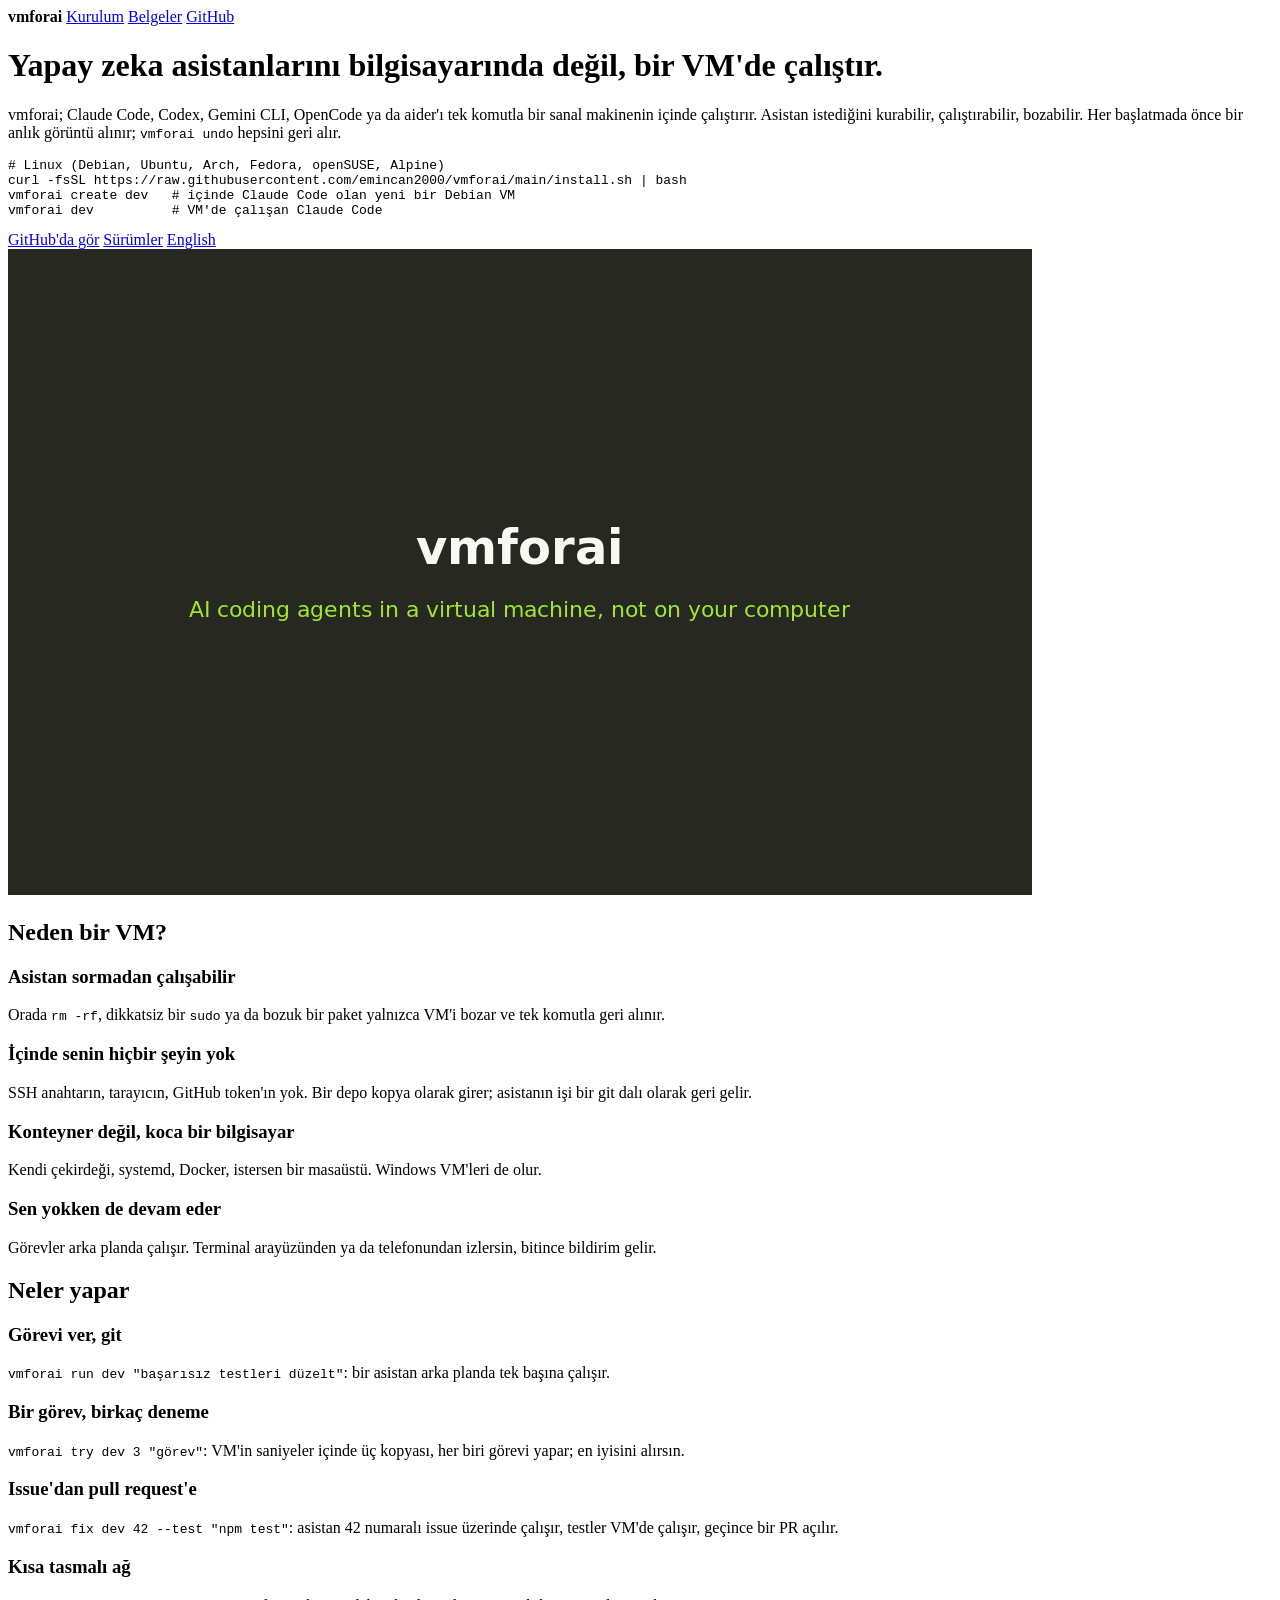
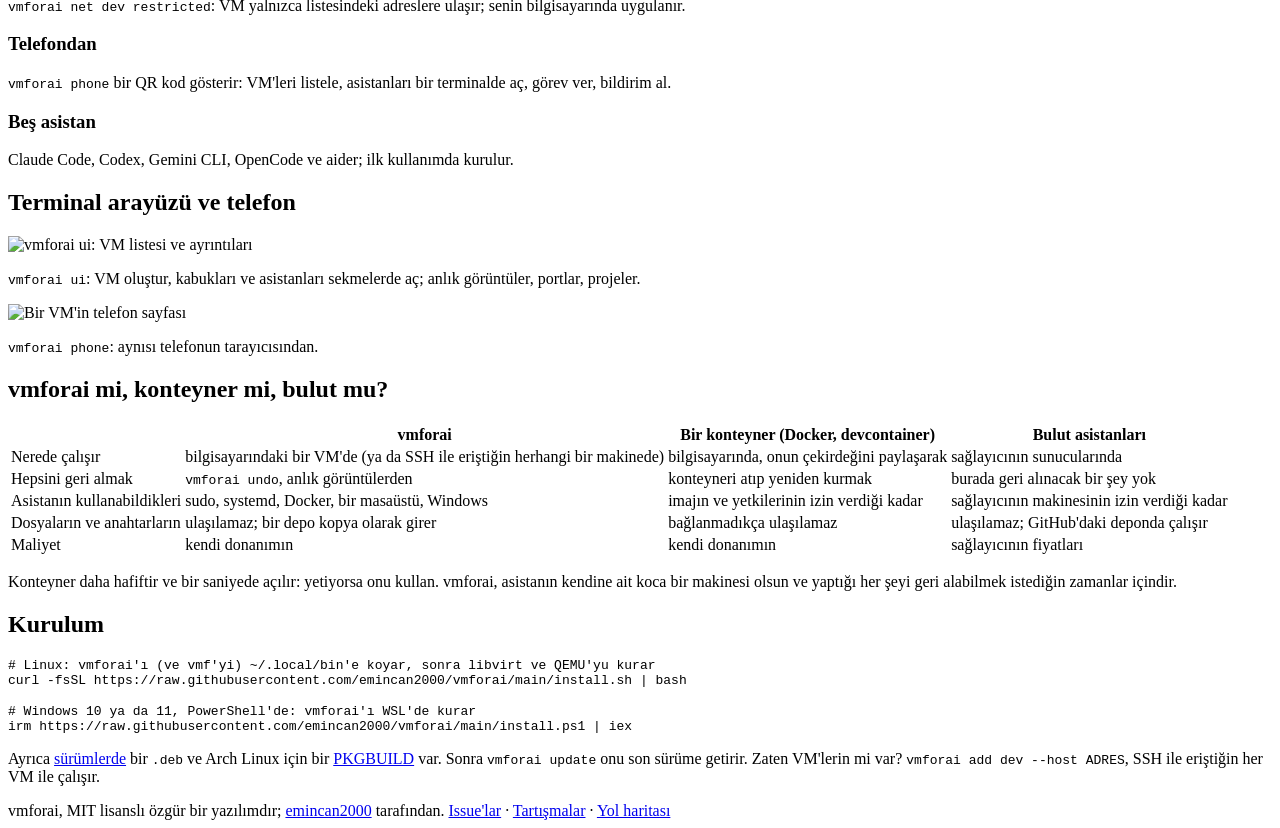
==== docs/tr/index.html @ 39bac490 "Demo GIF: a VM's desktop in the browser, clicked with the mouse A fourth part: vmforai view dev in t" ====
<!doctype html>
<html lang="tr">
<head>
<meta charset="utf-8">
<meta name="viewport" content="width=device-width, initial-scale=1">
<title>vmforai</title>
<meta name="description" content="Claude Code, Codex, Gemini CLI, OpenCode ya da aider'ı kendi bilgisayarında değil, bir sanal makinede çalıştır. Tek komut, her başlatmada anlık görüntü, geri alma.">
<meta property="og:title" content="vmforai: yapay zeka kodlama asistanları bir sanal makinede">
<meta property="og:description" content="Claude Code, Codex, Gemini CLI, OpenCode ya da aider'ı kendi bilgisayarında değil, bir VM'de çalıştır. Her başlatmada anlık görüntü; undo hepsini geri alır.">
<meta property="og:image" content="https://emincan2000.github.io/vmforai/social-preview.png">
<meta property="og:type" content="website">
<meta property="og:locale" content="tr_TR">
<meta name="twitter:card" content="summary_large_image">
<link rel="icon" href="data:image/svg+xml,%3Csvg xmlns='http://www.w3.org/2000/svg' viewBox='0 0 32 32'%3E%3Crect width='32' height='32' rx='7' fill='%23171c19'/%3E%3Cpath d='M8 11l6 5-6 5M16 22h8' stroke='%239cc28f' stroke-width='3' fill='none' stroke-linecap='round' stroke-linejoin='round'/%3E%3C/svg%3E">
<link rel="stylesheet" href="../site.css">
<link rel="alternate" hreflang="en" href="https://emincan2000.github.io/vmforai/">
<link rel="alternate" hreflang="tr" href="https://emincan2000.github.io/vmforai/tr/">
</head>
<body>
<main>
<nav>
  <b>vmforai</b>
  <span>
    <a href="#kurulum">Kurulum</a>
    <a href="https://github.com/emincan2000/vmforai/blob/main/README.tr.md#komutlar">Belgeler</a>
    <a href="https://github.com/emincan2000/vmforai">GitHub</a>
  </span>
</nav>

<h1>Yapay zeka asistanlarını bilgisayarında değil, bir VM'de çalıştır.</h1>
<p class="lead">vmforai; Claude Code, Codex, Gemini CLI, OpenCode ya da aider'ı tek komutla
bir sanal makinenin içinde çalıştırır. Asistan istediğini kurabilir, çalıştırabilir,
bozabilir. Her başlatmada önce bir anlık görüntü alınır; <code>vmforai undo</code>
hepsini geri alır.</p>

<pre><span class="c"># Linux (Debian, Ubuntu, Arch, Fedora, openSUSE, Alpine)</span>
curl -fsSL https://raw.githubusercontent.com/emincan2000/vmforai/main/install.sh | bash
vmforai create dev   <span class="c"># içinde Claude Code olan yeni bir Debian VM</span>
vmforai dev          <span class="c"># VM'de çalışan Claude Code</span></pre>

<div class="buttons">
  <a class="btn main" href="https://github.com/emincan2000/vmforai">GitHub'da gör</a>
  <a class="btn" href="https://github.com/emincan2000/vmforai/releases">Sürümler</a>
  <a class="btn" href="../" hreflang="en" lang="en">English</a>
</div>

<img class="hero-img" src="../demo.gif" width="1024" height="646" alt="vmforai: komut satırı (bir görev, sonra undo), beş asistanın sekmelerde açık olduğu terminal arayüzü, telefondan bir VM'e görev verme ve bir VM'in tarayıcıdaki masaüstü">

<h2>Neden bir VM?</h2>
<div class="grid">
  <div class="card"><h3>Asistan sormadan çalışabilir</h3><p>Orada <code>rm -rf</code>, dikkatsiz bir <code>sudo</code> ya da bozuk bir paket yalnızca VM'i bozar ve tek komutla geri alınır.</p></div>
  <div class="card"><h3>İçinde senin hiçbir şeyin yok</h3><p>SSH anahtarın, tarayıcın, GitHub token'ın yok. Bir depo kopya olarak girer; asistanın işi bir git dalı olarak geri gelir.</p></div>
  <div class="card"><h3>Konteyner değil, koca bir bilgisayar</h3><p>Kendi çekirdeği, systemd, Docker, istersen bir masaüstü. Windows VM'leri de olur.</p></div>
  <div class="card"><h3>Sen yokken de devam eder</h3><p>Görevler arka planda çalışır. Terminal arayüzünden ya da telefonundan izlersin, bitince bildirim gelir.</p></div>
</div>

<h2>Neler yapar</h2>
<div class="grid">
  <div class="card"><h3>Görevi ver, git</h3><p><code>vmforai run dev "başarısız testleri düzelt"</code>: bir asistan arka planda tek başına çalışır.</p></div>
  <div class="card"><h3>Bir görev, birkaç deneme</h3><p><code>vmforai try dev 3 "görev"</code>: VM'in saniyeler içinde üç kopyası, her biri görevi yapar; en iyisini alırsın.</p></div>
  <div class="card"><h3>Issue'dan pull request'e</h3><p><code>vmforai fix dev 42 --test "npm test"</code>: asistan 42 numaralı issue üzerinde çalışır, testler VM'de çalışır, geçince bir PR açılır.</p></div>
  <div class="card"><h3>Kısa tasmalı ağ</h3><p><code>vmforai net dev restricted</code>: VM yalnızca listesindeki adreslere ulaşır; senin bilgisayarında uygulanır.</p></div>
  <div class="card"><h3>Telefondan</h3><p><code>vmforai phone</code> bir QR kod gösterir: VM'leri listele, asistanları bir terminalde aç, görev ver, bildirim al.</p></div>
  <div class="card"><h3>Beş asistan</h3><p>Claude Code, Codex, Gemini CLI, OpenCode ve aider; ilk kullanımda kurulur.</p></div>
</div>

<h2>Terminal arayüzü ve telefon</h2>
<div class="shots">
  <div><img src="../ui.png" alt="vmforai ui: VM listesi ve ayrıntıları" loading="lazy"><p class="caption"><code>vmforai ui</code>: VM oluştur, kabukları ve asistanları sekmelerde aç; anlık görüntüler, portlar, projeler.</p></div>
  <div><img src="../phone-vm.png" alt="Bir VM'in telefon sayfası" loading="lazy"><p class="caption"><code>vmforai phone</code>: aynısı telefonun tarayıcısından.</p></div>
</div>

<h2>vmforai mi, konteyner mi, bulut mu?</h2>
<div class="tablewrap">
<table>
  <tr><th></th><th>vmforai</th><th>Bir konteyner (Docker, devcontainer)</th><th>Bulut asistanları</th></tr>
  <tr><td>Nerede çalışır</td><td>bilgisayarındaki bir VM'de (ya da SSH ile eriştiğin herhangi bir makinede)</td><td>bilgisayarında, onun çekirdeğini paylaşarak</td><td>sağlayıcının sunucularında</td></tr>
  <tr><td>Hepsini geri almak</td><td><code>vmforai undo</code>, anlık görüntülerden</td><td>konteyneri atıp yeniden kurmak</td><td>burada geri alınacak bir şey yok</td></tr>
  <tr><td>Asistanın kullanabildikleri</td><td>sudo, systemd, Docker, bir masaüstü, Windows</td><td>imajın ve yetkilerinin izin verdiği kadar</td><td>sağlayıcının makinesinin izin verdiği kadar</td></tr>
  <tr><td>Dosyaların ve anahtarların</td><td>ulaşılamaz; bir depo kopya olarak girer</td><td>bağlanmadıkça ulaşılamaz</td><td>ulaşılamaz; GitHub'daki deponda çalışır</td></tr>
  <tr><td>Maliyet</td><td>kendi donanımın</td><td>kendi donanımın</td><td>sağlayıcının fiyatları</td></tr>
</table>
</div>
<p>Konteyner daha hafiftir ve bir saniyede açılır: yetiyorsa onu kullan.
vmforai, asistanın kendine ait koca bir makinesi olsun ve yaptığı her şeyi geri
alabilmek istediğin zamanlar içindir.</p>

<h2 id="kurulum">Kurulum</h2>
<pre><span class="c"># Linux: vmforai'ı (ve vmf'yi) ~/.local/bin'e koyar, sonra libvirt ve QEMU'yu kurar</span>
curl -fsSL https://raw.githubusercontent.com/emincan2000/vmforai/main/install.sh | bash</pre>
<p></p>
<pre><span class="c"># Windows 10 ya da 11, PowerShell'de: vmforai'ı WSL'de kurar</span>
irm https://raw.githubusercontent.com/emincan2000/vmforai/main/install.ps1 | iex</pre>
<p>Ayrıca <a href="https://github.com/emincan2000/vmforai/releases">sürümlerde</a> bir <code>.deb</code> ve Arch Linux için bir
<a href="https://github.com/emincan2000/vmforai/tree/main/packaging/aur">PKGBUILD</a> var.
Sonra <code>vmforai update</code> onu son sürüme getirir.
Zaten VM'lerin mi var? <code>vmforai add dev --host ADRES</code>, SSH ile eriştiğin her VM ile çalışır.</p>

<footer>
  vmforai, MIT lisanslı özgür bir yazılımdır;
  <a href="https://github.com/emincan2000">emincan2000</a> tarafından.
  <a href="https://github.com/emincan2000/vmforai/issues">Issue'lar</a> ·
  <a href="https://github.com/emincan2000/vmforai/discussions">Tartışmalar</a> ·
  <a href="https://github.com/emincan2000/vmforai/blob/main/ROADMAP.tr.md">Yol haritası</a>
</footer>
</main>
<script src="../site.js"></script>
</body>
</html>
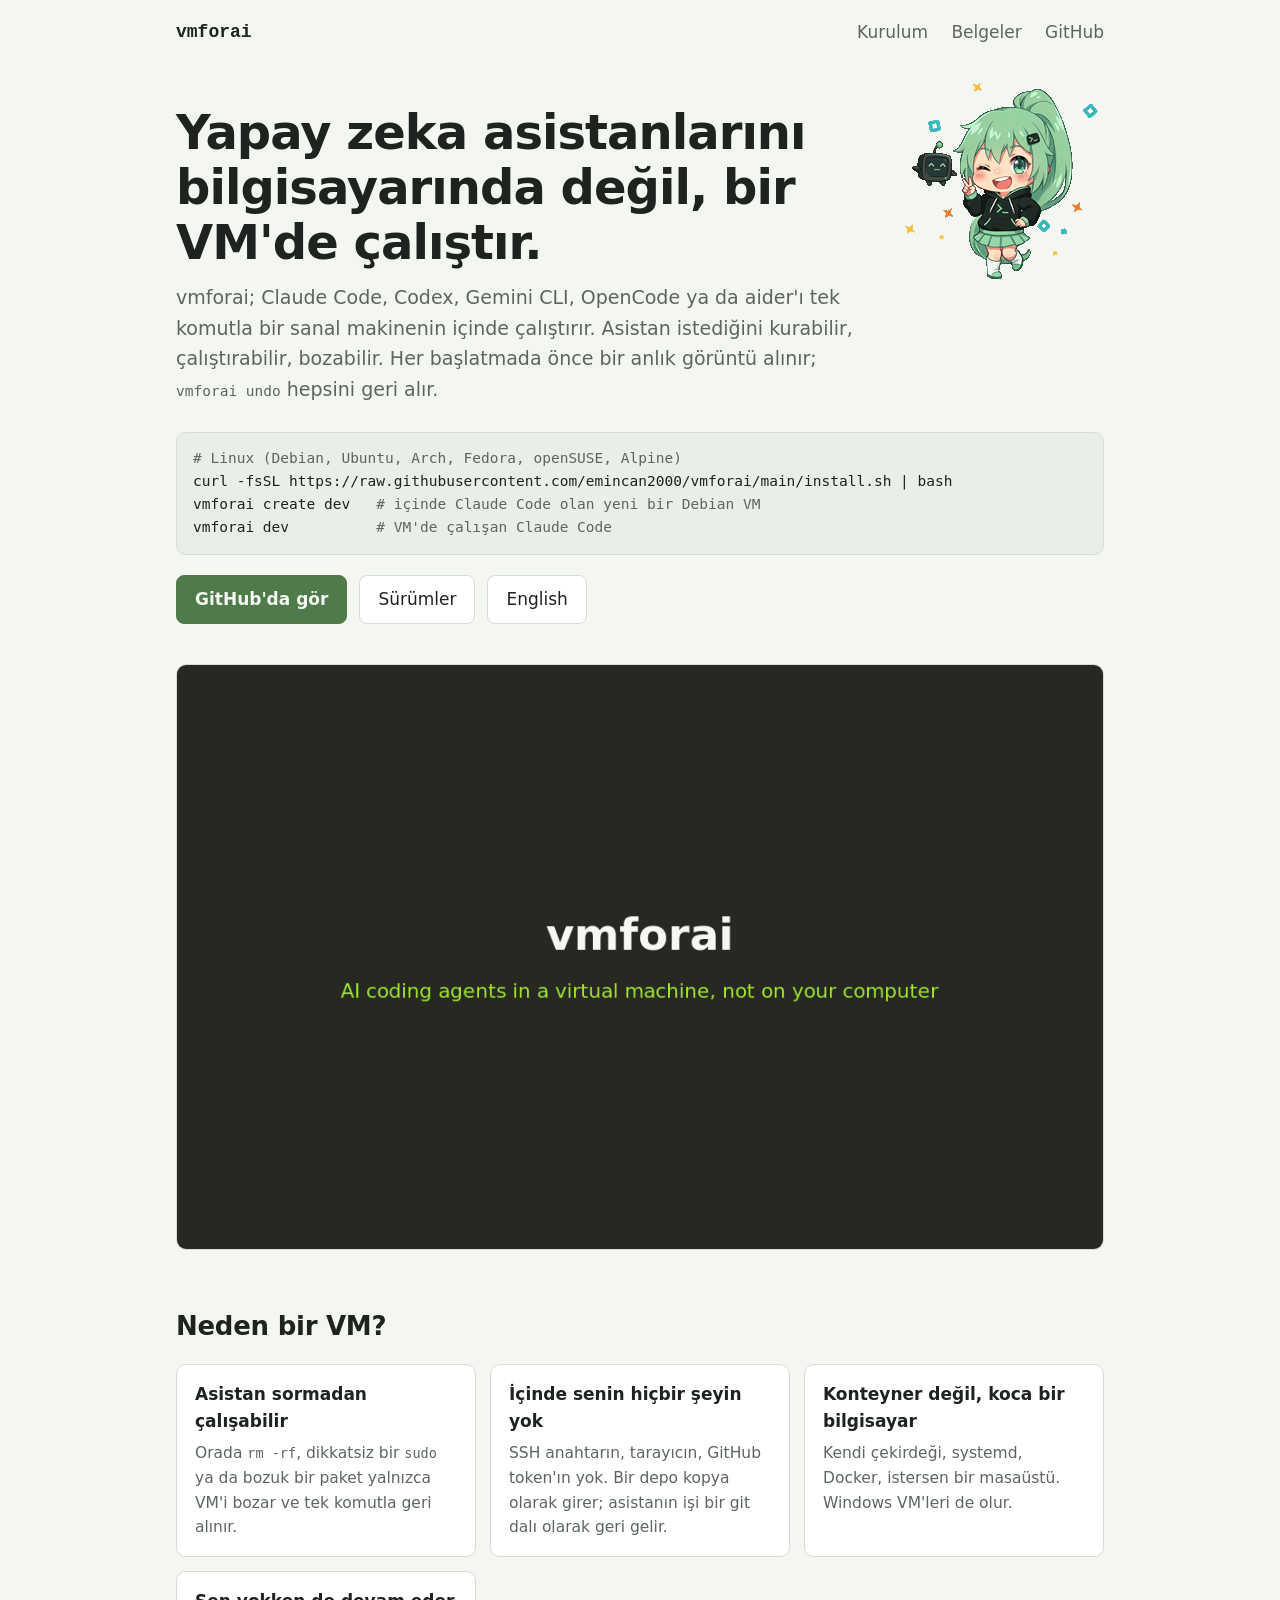
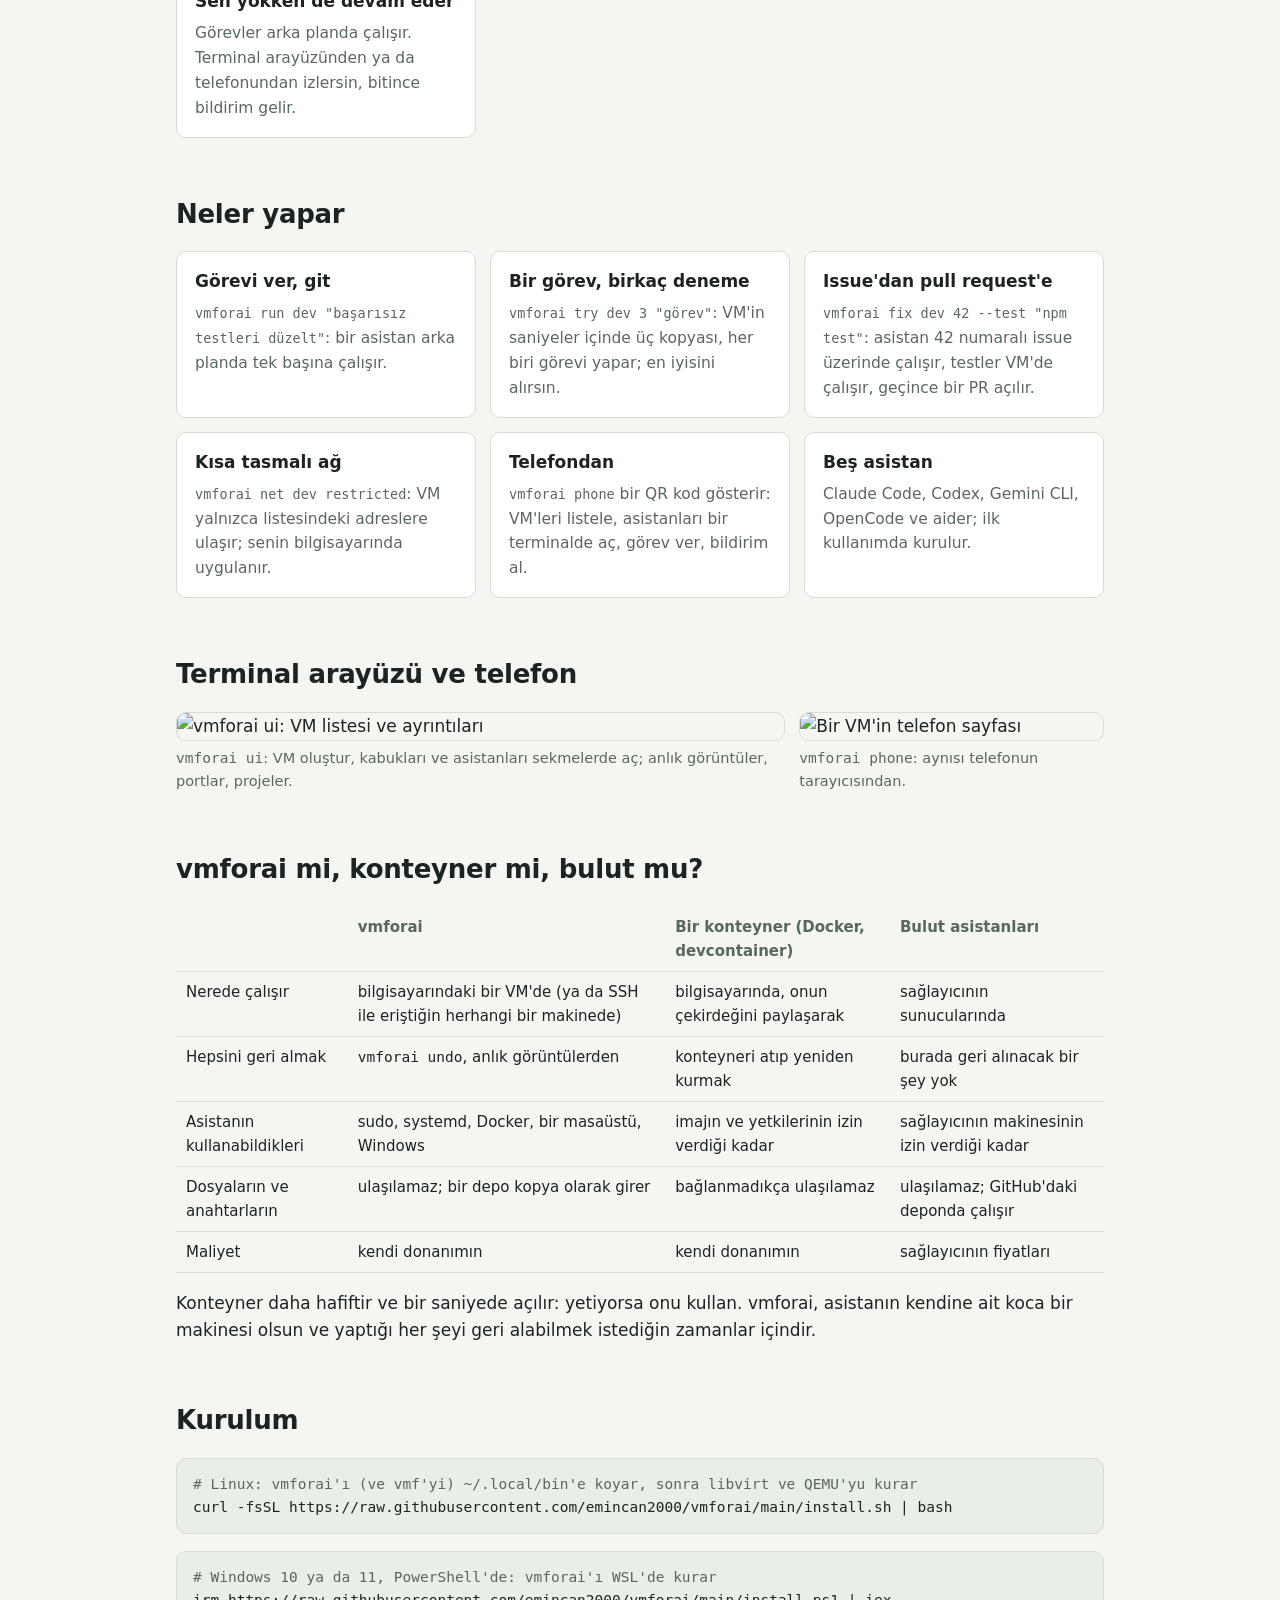
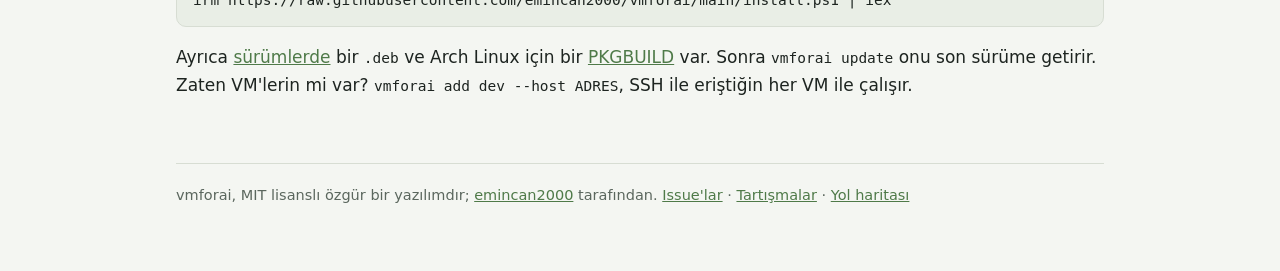
==== commit 9e32a0de: "Vimi, the mascot, dancing at the top of the README and the site" ====
--- a/docs/tr/index.html
+++ b/docs/tr/index.html
@@ -27,6 +27,7 @@
   </span>
 </nav>
 
+<img class="mascot" src="../vimi.gif" width="200" height="199" alt="vmforai'ın maskotu Vimi, robotu Bit ile dans ediyor">
 <h1>Yapay zeka asistanlarını bilgisayarında değil, bir VM'de çalıştır.</h1>
 <p class="lead">vmforai; Claude Code, Codex, Gemini CLI, OpenCode ya da aider'ı tek komutla
 bir sanal makinenin içinde çalıştırır. Asistan istediğini kurabilir, çalıştırabilir,
--- a/docs/site.css
+++ b/docs/site.css
@@ -0,0 +1,58 @@
+:root {
+  --bg: #f4f6f2; --panel: #ffffff; --line: #d7ddd3; --text: #1d2420;
+  --dim: #5b675e; --green: #4f7a49; --code: #e9eee6;
+}
+@media (prefers-color-scheme: dark) {
+  :root {
+    --bg: #171c19; --panel: #1f2621; --line: #333d36; --text: #e6ebe4;
+    --dim: #9ba79d; --green: #9cc28f; --code: #121613;
+  }
+}
+* { box-sizing: border-box; }
+body {
+  margin: 0; background: var(--bg); color: var(--text);
+  font: 17px/1.6 "Inter", system-ui, -apple-system, "Segoe UI", sans-serif;
+}
+a { color: var(--green); }
+main { max-width: 960px; margin: 0 auto; padding: 0 16px 64px; }
+nav { display: flex; justify-content: space-between; align-items: center; padding: 18px 0; }
+nav b { font-family: "JetBrains Mono", ui-monospace, monospace; font-size: 18px; }
+nav a { margin-left: 18px; text-decoration: none; color: var(--dim); }
+nav a:hover { color: var(--text); }
+h1 { font-size: clamp(30px, 5.5vw, 48px); line-height: 1.15; margin: 40px 0 12px; letter-spacing: -0.02em; }
+h2 { font-size: 26px; margin: 56px 0 16px; letter-spacing: -0.01em; }
+.lead { font-size: 19px; color: var(--dim); max-width: 680px; margin: 0 0 28px; }
+code, pre { font-family: "JetBrains Mono", ui-monospace, "DejaVu Sans Mono", monospace; font-size: 14.5px; }
+pre {
+  background: var(--code); border: 1px solid var(--line); border-radius: 10px;
+  padding: 14px 16px; margin: 0; overflow-x: auto; position: relative;
+}
+pre .c { color: var(--dim); }
+.copy {
+  position: absolute; top: 8px; right: 8px; font: 13px system-ui, sans-serif;
+  background: var(--panel); color: var(--dim); border: 1px solid var(--line);
+  border-radius: 6px; padding: 3px 10px; cursor: pointer;
+}
+.copy:hover { color: var(--text); }
+.buttons { display: flex; gap: 12px; flex-wrap: wrap; margin-top: 20px; }
+.btn {
+  display: inline-block; padding: 10px 18px; border-radius: 8px; text-decoration: none;
+  border: 1px solid var(--line); color: var(--text); background: var(--panel);
+}
+.btn.main { background: var(--green); border-color: var(--green); color: var(--bg); font-weight: 600; }
+img { max-width: 100%; height: auto; display: block; border-radius: 10px; border: 1px solid var(--line); }
+.hero-img { margin-top: 40px; }
+.grid { display: grid; grid-template-columns: repeat(auto-fit, minmax(260px, 1fr)); gap: 14px; }
+.card { background: var(--panel); border: 1px solid var(--line); border-radius: 10px; padding: 16px 18px; }
+.card h3 { margin: 0 0 6px; font-size: 17px; }
+.card p { margin: 0; color: var(--dim); font-size: 15.5px; }
+.card code { font-size: 13.5px; }
+.shots { display: grid; grid-template-columns: 2fr 1fr; gap: 14px; align-items: start; }
+.mascot { float: right; margin: 16px 0 0 16px; border: 0; border-radius: 0; }
+@media (max-width: 640px) { .shots { grid-template-columns: 1fr; } .mascot { width: 120px; height: auto; } }
+.caption { color: var(--dim); font-size: 14.5px; margin: 6px 0 0; }
+table { width: 100%; border-collapse: collapse; font-size: 15px; }
+th, td { text-align: left; padding: 8px 10px; border-bottom: 1px solid var(--line); vertical-align: top; }
+th { color: var(--dim); font-weight: 600; }
+.tablewrap { overflow-x: auto; }
+footer { color: var(--dim); font-size: 14.5px; border-top: 1px solid var(--line); margin-top: 64px; padding-top: 20px; }
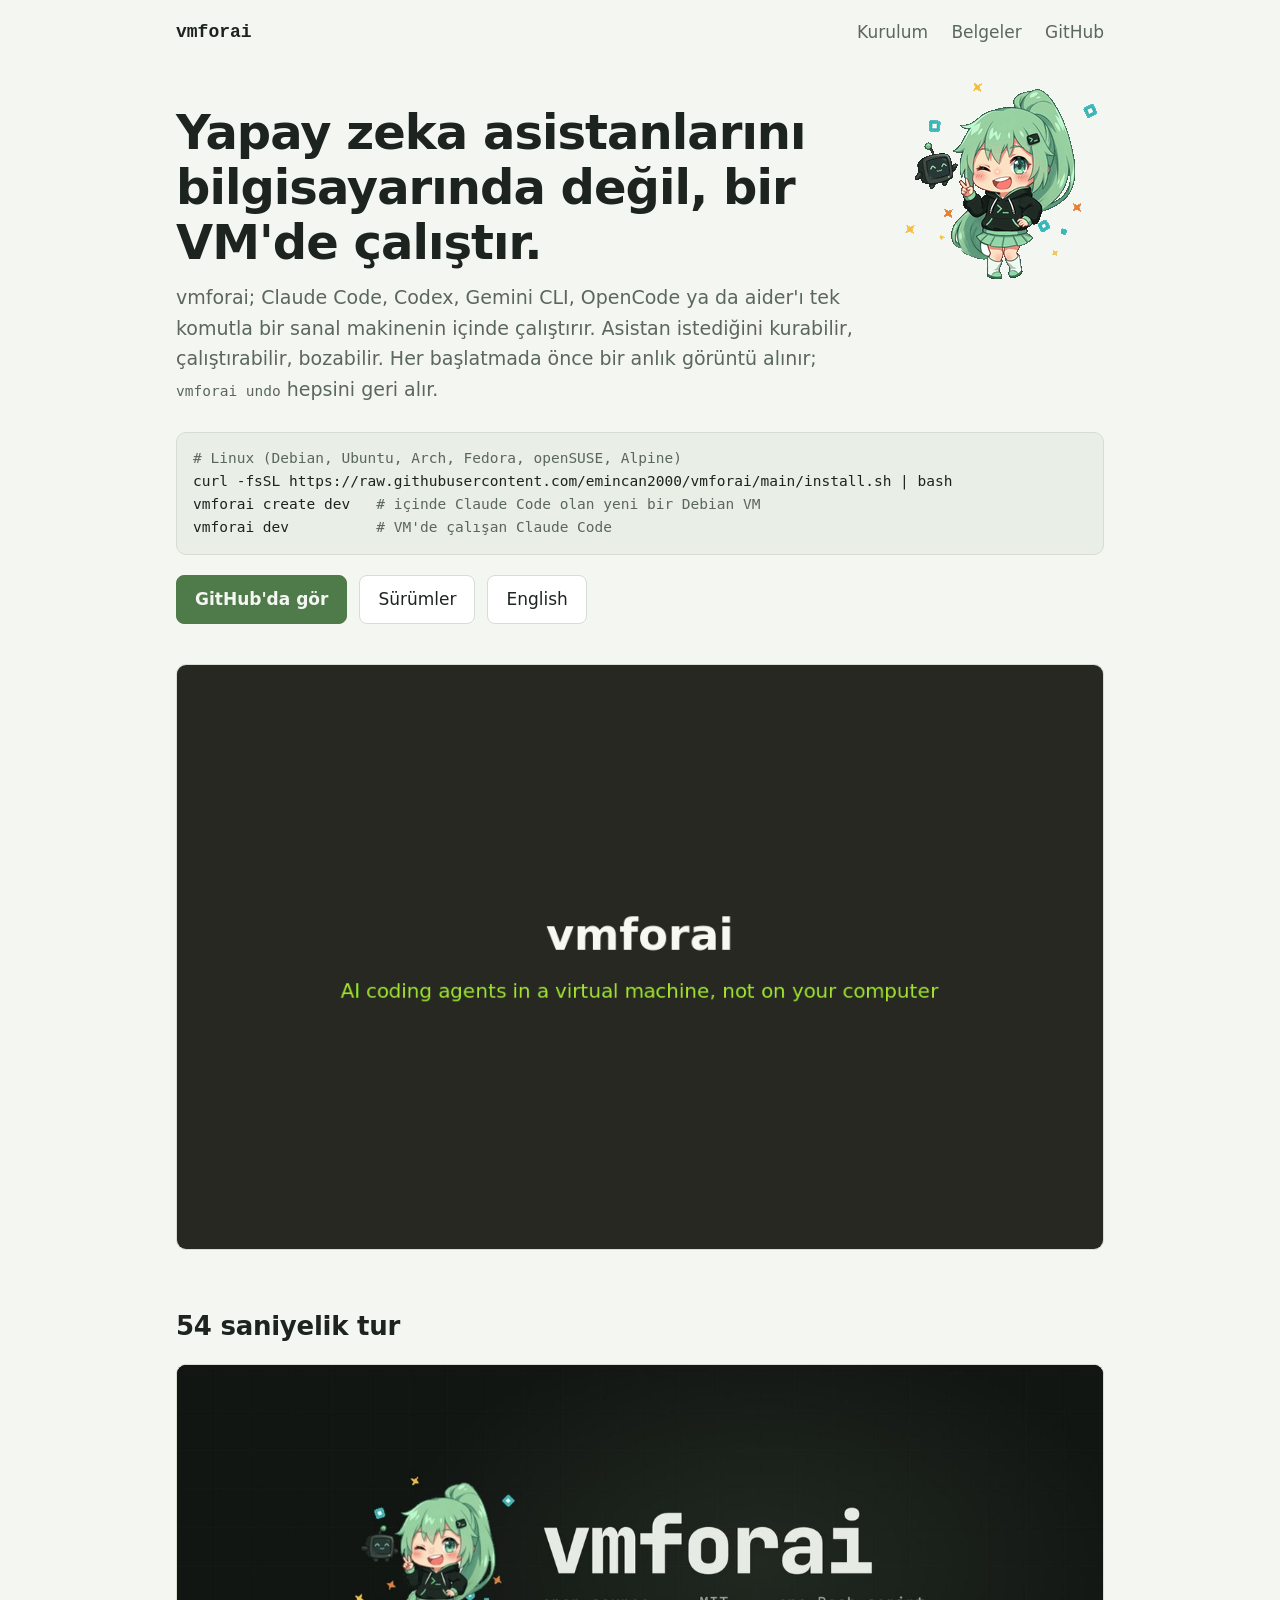
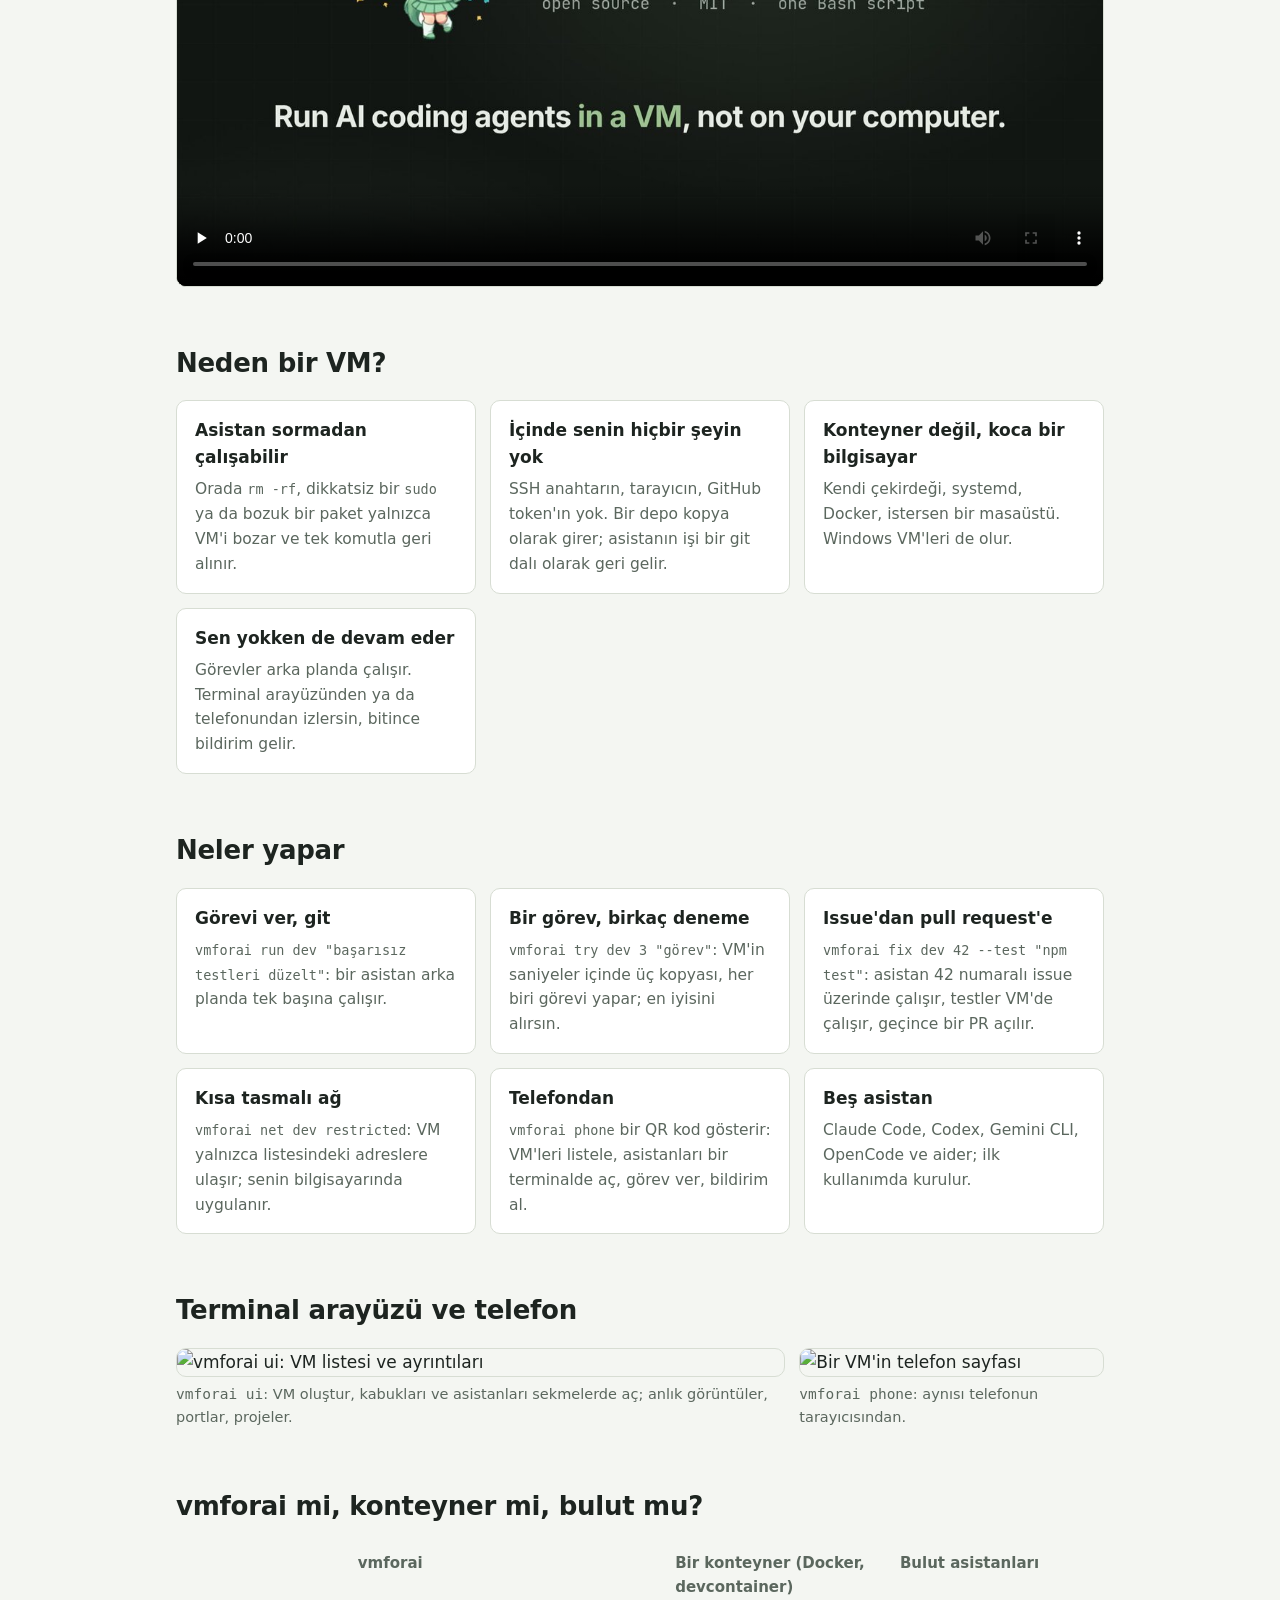
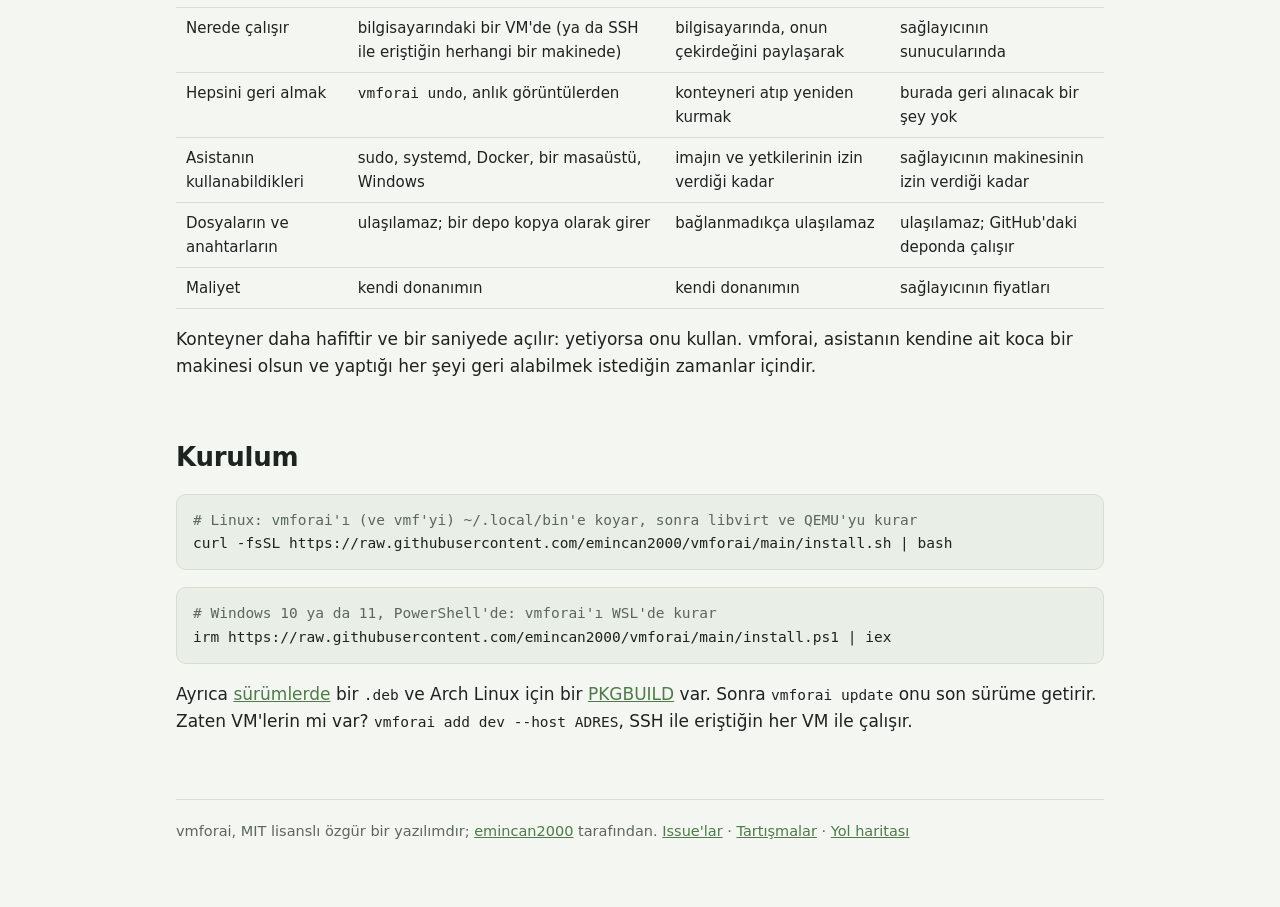
==== commit b04c1593: "A 54-second video tour in the README and on the site, next to the GIF" ====
--- a/docs/tr/index.html
+++ b/docs/tr/index.html
@@ -46,6 +46,13 @@
 </div>
 
 <img class="hero-img" src="../demo.gif" width="1024" height="646" alt="vmforai: komut satırı (bir görev, sonra undo), beş asistanın sekmelerde açık olduğu terminal arayüzü, telefondan bir VM'e görev verme ve bir VM'in tarayıcıdaki masaüstü">
+
+<h2 id="video">54 saniyelik tur</h2>
+<video class="tour" controls preload="none" playsinline poster="../video-poster.jpg" width="1280" height="720"
+  aria-label="54 saniyede vmforai, müzikli: yeni bir VM'den undo'ya ve telefona kadar bütün özellikleri">
+  <source src="../vmforai.mp4" type="video/mp4">
+  <a href="../vmforai.mp4">Video (MP4, 14 MB)</a>
+</video>
 
 <h2>Neden bir VM?</h2>
 <div class="grid">
--- a/docs/site.css
+++ b/docs/site.css
@@ -42,6 +42,7 @@
 .btn.main { background: var(--green); border-color: var(--green); color: var(--bg); font-weight: 600; }
 img { max-width: 100%; height: auto; display: block; border-radius: 10px; border: 1px solid var(--line); }
 .hero-img { margin-top: 40px; }
+.tour { display: block; width: 100%; height: auto; border-radius: 10px; border: 1px solid var(--line); background: #000; }
 .grid { display: grid; grid-template-columns: repeat(auto-fit, minmax(260px, 1fr)); gap: 14px; }
 .card { background: var(--panel); border: 1px solid var(--line); border-radius: 10px; padding: 16px 18px; }
 .card h3 { margin: 0 0 6px; font-size: 17px; }
